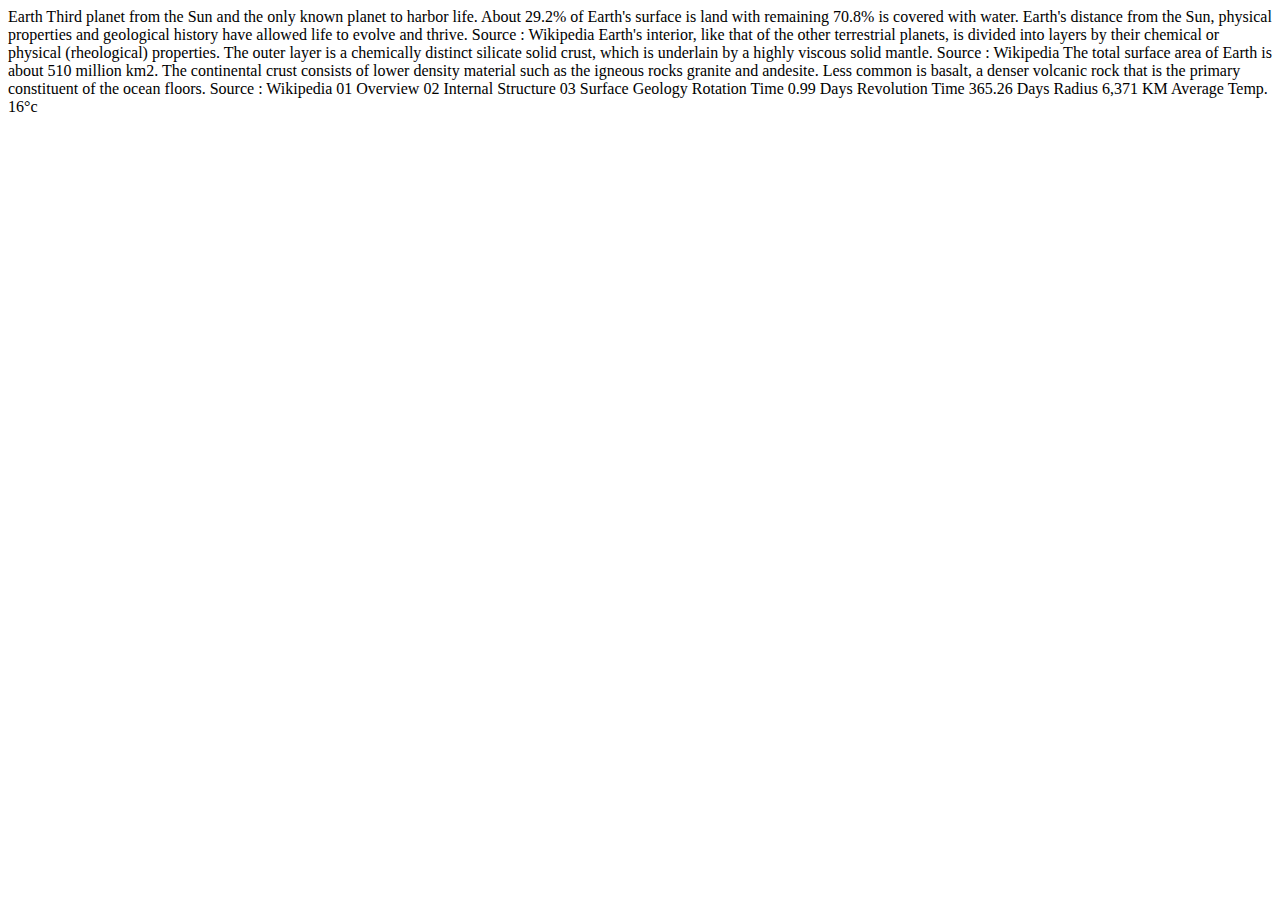
==== earth.html @ ed403b05 "init commit" ====
<!DOCTYPE html>
<html lang="en">
<head>
  <meta charset="UTF-8">
  <meta name="viewport" content="width=device-width, initial-scale=1.0">

  <link rel="icon" type="image/png" sizes="32x32" href="./assets/favicon-32x32.png">
  
  <title>Frontend Mentor | Planets fact site</title>
</head>
<body>
  Earth

  <!-- Overview Content Start -->

  Third planet from the Sun and the only known planet to harbor life. 
  About 29.2% of Earth's surface is land with remaining 70.8% is 
  covered with water. Earth's distance from the Sun, physical properties 
  and geological history have allowed life to evolve and thrive.

  Source : Wikipedia <!-- URL: https://en.wikipedia.org/wiki/Earth -->

  <!-- Overview Content End -->

  <!-- Internal Structure Content Start -->

  Earth's interior, like that of the other terrestrial planets, is divided 
  into layers by their chemical or physical (rheological) properties. The 
  outer layer is a chemically distinct silicate solid crust, which is 
  underlain by a highly viscous solid mantle.

  Source : Wikipedia <!-- URL: https://en.wikipedia.org/wiki/Earth#Internal_structure -->

  <!-- Internal Structure Content End -->

  <!-- Surface Geology Content Start -->

  The total surface area of Earth is about 510 million km2. The continental 
  crust consists of lower density material such as the igneous rocks granite 
  and andesite. Less common is basalt, a denser volcanic rock that is the 
  primary constituent of the ocean floors.

  Source : Wikipedia <!-- URL: https://en.wikipedia.org/wiki/Earth#Surface -->

  <!-- Surface Geology Content End -->

  01 Overview
  02 Internal Structure
  03 Surface Geology

  Rotation Time
  0.99 Days

  Revolution Time
  365.26 Days

  Radius
  6,371 KM

  Average Temp.
  16°c
</body>
</html>
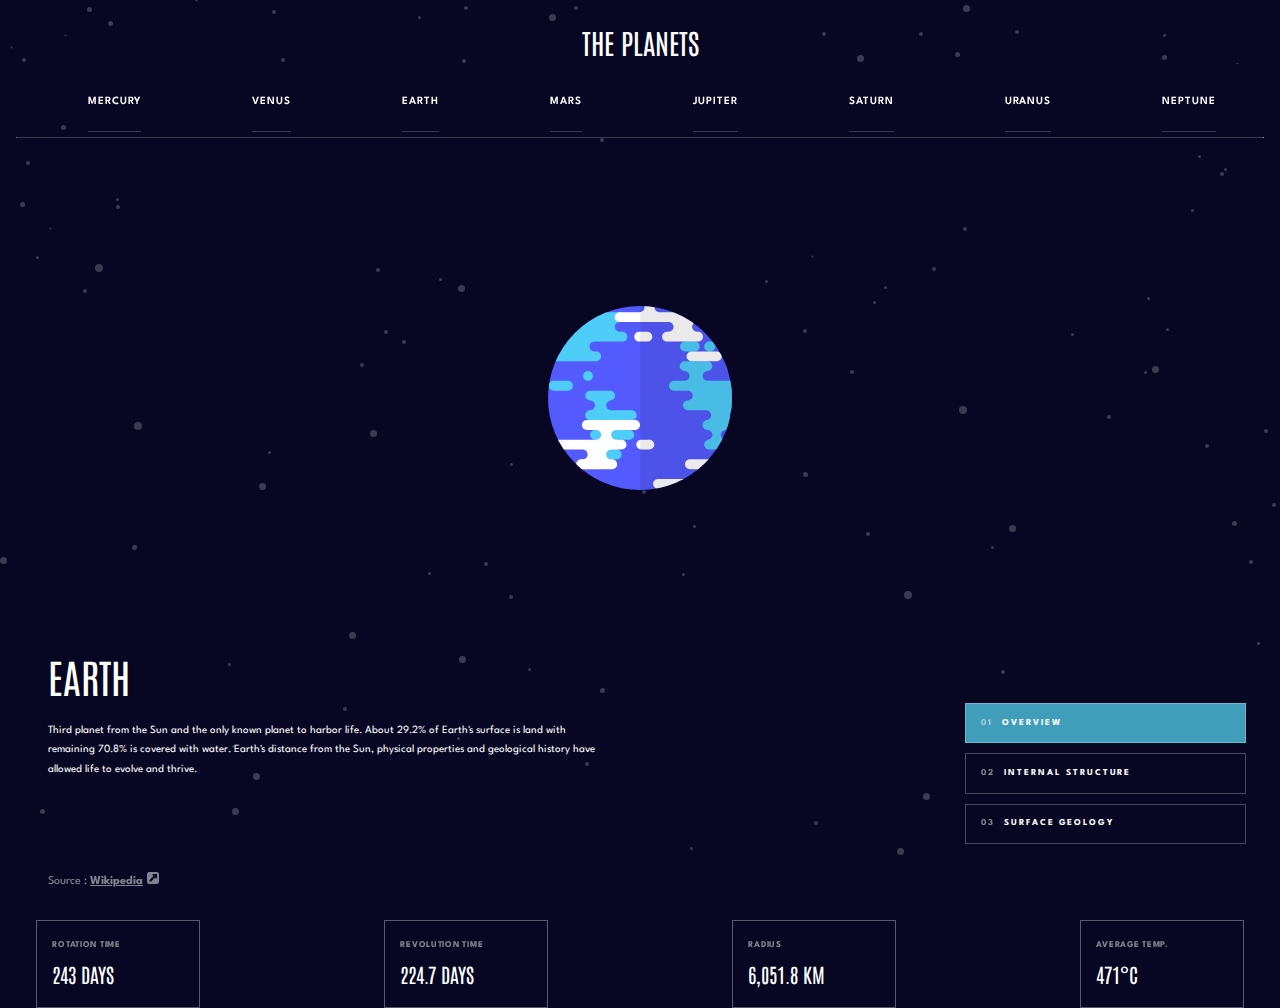
==== commit 51102ea7: "Add Earth!" ====
--- a/earth.html
+++ b/earth.html
@@ -1,63 +1,176 @@
 <!DOCTYPE html>
 <html lang="en">
+
 <head>
-  <meta charset="UTF-8">
-  <meta name="viewport" content="width=device-width, initial-scale=1.0">
+  <meta charset="utf-8">
+  <meta http-equiv="X-UA-Compatible" content="IE=edge">
+  <title></title>
+  <meta name="description" content="">
+  <meta name="viewport" content="width=device-width, initial-scale=1">
+  <link rel="preconnect" href="https://fonts.googleapis.com">
+  <link rel="preconnect" href="https://fonts.gstatic.com" crossorigin>
+  <link href="https://fonts.googleapis.com/css2?family=Antonio:wght@400;500&family=Spartan:wght@400;700&display=swap"
+    rel="stylesheet">
+  <link rel="stylesheet" href="index.css">
+</head>
 
-  <link rel="icon" type="image/png" sizes="32x32" href="./assets/favicon-32x32.png">
-  
-  <title>Frontend Mentor | Planets fact site</title>
-</head>
 <body>
-  Earth
+  <div class="container">
 
-  <!-- Overview Content Start -->
 
-  Third planet from the Sun and the only known planet to harbor life. 
-  About 29.2% of Earth's surface is land with remaining 70.8% is 
-  covered with water. Earth's distance from the Sun, physical properties 
-  and geological history have allowed life to evolve and thrive.
+    <div class="header">
+      <h2 class="logo">The Planets</h2>
+      <img src="./assets/icon-hamburger.svg" class="menu-btn">
+    </div>
 
-  Source : Wikipedia <!-- URL: https://en.wikipedia.org/wiki/Earth -->
+    <!-- <a href="#" class="test">TEST</a> -->
 
-  <!-- Overview Content End -->
+    <nav class="menu">
+      <ul>
 
-  <!-- Internal Structure Content Start -->
+        <li>
+          <a href="/" class="link mercury-link">
+            <span class="dot dot-mercury"></span>
+            <span class="link-text">mercury</span>
+            <img src="assets/icon-chevron.svg" class="chevron" alt="chevron">
+          </a>
+        </li>
+        <li>
+          <a href="/venus.html" class="link">
+            <span class="dot dot-venus"></span>
+            <span class="link-text">venus</span>
+            <img src="assets/icon-chevron.svg" class="chevron" alt="chevron">
+          </a>
+        </li>
+        <li>
+          <a href="/earth.html" class="link">
+            <span class="dot dot-earth"></span>
+            <span class="link-text">earth</span>
+            <img src="assets/icon-chevron.svg" class="chevron" alt="chevron">
+          </a>
+        </li>
+        <li>
+          <a href="/mars.html" class="link">
+            <span class="dot dot-mars"></span>
+            <span class="link-text">mars</span>
+            <img src="assets/icon-chevron.svg" class="chevron" alt="chevron">
+          </a>
+        </li>
+        <li>
+          <a href="/jupiter.html" class="link">
+            <span class="dot dot-jupiter"></span>
+            <span class="link-text">jupiter</span>
+            <img src="assets/icon-chevron.svg" class="chevron" alt="chevron">
+          </a>
+        </li>
+        <li>
+          <a href="/saturn.html" class="link">
+            <span class="dot dot-saturn"></span>
+            <span class="link-text">saturn</span>
+            <img src="assets/icon-chevron.svg" class="chevron" alt="chevron">
+          </a>
+        </li>
+        <li>
+          <a href="/uranus.html" class="link">
+            <span class="dot dot-uranus"></span>
+            <span class="link-text">uranus</span>
+            <img src="assets/icon-chevron.svg" class="chevron" alt="chevron">
+          </a>
+        </li>
+        <li>
+          <a href="/neptune.html" class="link">
+            <span class="dot dot-neptune"></span>
+            <span class="link-text">neptune</span>
+            <img src="assets/icon-chevron.svg" class="chevron" alt="chevron">
+          </a>
+        </li>
+      </ul>
+    </nav>
 
-  Earth's interior, like that of the other terrestrial planets, is divided 
-  into layers by their chemical or physical (rheological) properties. The 
-  outer layer is a chemically distinct silicate solid crust, which is 
-  underlain by a highly viscous solid mantle.
+    <section class="content">
 
-  Source : Wikipedia <!-- URL: https://en.wikipedia.org/wiki/Earth#Internal_structure -->
+      <!-- horizontal line -->
+      <hr class="hr1">
+      <div class="buttons btns-mobile">
+        <button class="overview ghost-button overview-mobile-btn">overview</button>
+        <button class="structure ghost-button structure-mobile-btn">structure</button>
+        <button class="surface ghost-button geology-mobile-btn">surface</button>
+      </div>
 
-  <!-- Internal Structure Content End -->
+      <!-- horizontal line -->
+      <hr class="hr2">
 
-  <!-- Surface Geology Content Start -->
+      <div class="flex-content-wrapper">
 
-  The total surface area of Earth is about 510 million km2. The continental 
-  crust consists of lower density material such as the igneous rocks granite 
-  and andesite. Less common is basalt, a denser volcanic rock that is the 
-  primary constituent of the ocean floors.
 
-  Source : Wikipedia <!-- URL: https://en.wikipedia.org/wiki/Earth#Surface -->
+        <img src="./assets/planet-earth.svg" alt="Mercury" class="planet-img flex-content-wrapper-item overview-img">
+        <img src="./assets/planet-earth-internal.svg" alt="Mercury"
+          class="planet-img flex-content-wrapper-item structure-img ">
+        <img src="./assets/geology-earth.png" alt="Mercury" class="geology-img flex-content-wrapper-item ">
 
-  <!-- Surface Geology Content End -->
+        <div class="content flex-content flex-content-wrapper-item">
+          <div class="flex-text flex-content-item">
+            <h1 class="flex-text-item">EARTH</h1>
+            <p class="flex-text-item overview-text">Third planet from the Sun and the only known planet to harbor life.
+              About 29.2% of Earth's surface is land with remaining 70.8% is covered with water. Earth's distance from
+              the Sun, physical properties and geological history have allowed life to evolve and thrive.</p>
+            <p class="flex-text-item structure-text">
+              Earth's interior, like that of the other terrestrial planets, is divided into layers by their chemical or
+              physical (rheological) properties. The outer layer is a chemically distinct silicate solid crust, which is
+              underlain by a highly viscous solid mantle.
+            </p>
+            <p class="flex-text-item geology-text">
+              The total surface area of Earth is about 510 million km2. The continental crust consists of lower density
+              material such as the igneous rocks granite and andesite. Less common is basalt, a denser volcanic rock
+              that is the primary constituent of the ocean floors.
+            </p>
+            <a href="https://en.wikipedia.org/wiki/Earth" class="source flex-text-item overview-link"><span
+                class="source-text">Source : </span>
+              <span class="wikipedia">Wikipedia</span>
+              <span><img src="./assets/icon-source.svg" alt="" class="icon-source"></span>
+            </a>
+            <a href="https://en.wikipedia.org/wiki/Earth#Internal_structure"
+              class="source flex-text-item structure-link"><span class="source-text">Source : </span>
+              <span class="wikipedia">Wikipedia</span>
+              <span><img src="./assets/icon-source.svg" alt="" class="icon-source"></span>
+            </a>
+            <a href="https://en.wikipedia.org/wiki/Earth#Geological_history"
+              class="source flex-text-item geology-link"><span class="source-text">Source : </span>
+              <span class="wikipedia">Wikipedia</span>
+              <span><img src="./assets/icon-source.svg" alt="" class="icon-source"></span>
+            </a>
+          </div>
+          <div class="buttons side-btns flex-content-item">
+            <button class="overview ghost-button side-btn-1">overview</button>
+            <button class="structure ghost-button side-btn-2"><span class="xtra-txt">internal</span>structure</button>
+            <button class=" surface ghost-button side-btn-3">surface <span class="xtra-txt">geology</span></button>
+          </div>
+        </div>
+      </div>
+    </section>
 
-  01 Overview
-  02 Internal Structure
-  03 Surface Geology
+    <section class="infotangle">
+      <div class="infotangle-container-flex">
+        <span class="infotangle-title">rotation time</span>
+        <span class="infotangle-content">243 days</span>
+      </div>
+      <div class="infotangle-container-flex">
+        <span class="infotangle-title">revolution time</span>
+        <span class="infotangle-content">224.7 days</span>
+      </div>
+      <div class="infotangle-container-flex">
+        <span class="infotangle-title">radius</span>
+        <span class="infotangle-content">6,051.8 km</span>
+      </div>
+      <div class="infotangle-container-flex">
+        <span class="infotangle-title">average temp.</span>
+        <span class="infotangle-content">471&deg;C</span>
+      </div>
+    </section>
 
-  Rotation Time
-  0.99 Days
+  </div> <!-- container div -->
 
-  Revolution Time
-  365.26 Days
+  <script src="index.js" async defer></script>
+</body>
 
-  Radius
-  6,371 KM
-
-  Average Temp.
-  16°c
-</body>
 </html>--- a/index.css
+++ b/index.css
@@ -0,0 +1,948 @@
+/* font-family: 'Antonio', sans-serif; */
+/* font-family: 'Spartan', sans-serif; */
+
+*,
+*:before,
+*:after {
+  box-sizing: border-box;
+}
+
+:root {
+  --white: #ffffff;
+  --black: #070724;
+  --grey: #38384f;
+  --lightgrey: #838391;
+  --skyblue: #419ebb;
+  --orange: #eda249;
+  --violet: #6f2ed6;
+  --red: #d83a34;
+  --burntorange: #cd5120;
+  --teal: #1ec2a4;
+  --bgc: red;
+  --transvalue: scaleX(1);
+}
+
+body {
+  background: #070724 url('./assets/background-stars.svg');
+  height: 100vh;
+  background-attachment: fixed;
+  /* stop scroll & remove scroll bar for mobile */
+  /* overflow: hidden; */
+}
+
+/* give p enough room to not jump with new text */
+p.flex-text-item {
+  height: 10em;
+}
+
+/* IMAGES */
+/* show - hide images */
+/* img.planet-img.structure-img,
+img.planet-img.geology-img {
+  display: none;
+} */
+
+.planet-img {
+  margin-top: 5.5375em;
+  margin-bottom: 5em;
+  width: 6.9375em;
+}
+
+.geology-img {
+  display: none;
+  width: 10.19em;
+  height: 12.43em;
+  margin-bottom: 1.95em;
+}
+
+.structure-img {
+  display: none;
+}
+
+/* .overview-btn {
+  background-color: red;
+} */
+
+/* show - hide content text */
+.structure-text,
+.geology-text {
+  display: none;
+}
+
+/* show - hide link type */
+.structure-link,
+.geology-link {
+  display: none;
+}
+
+.container {
+  margin: 1em 1.5em 1em 1.5em;
+  /* ??? */
+  height: calc(100% 2em);
+}
+
+/* hr {
+  margin-left: -2em;
+  margin-right: -2em;
+  margin-top: 0;
+  color: rgba(131, 131, 145, 0.4);
+  color: yellowgreen;
+} */
+
+/* TODO : .hr1 & .hr2 are the same.  Consolidate. */
+.hr1 {
+  margin-left: -2em;
+  margin-right: -2em;
+  margin-top: -0.35em;
+  border-top: 1px solid rgba(131, 131, 145, 0.4);
+  border-bottom: none;
+  z-index: 999;
+}
+
+.hr2 {
+  /* background-color: red; */
+  margin-left: -2em;
+  margin-right: -2em;
+  margin-top: -0.35em;
+  border-top: 1px solid rgba(131, 131, 145, 0.4);
+  border-bottom: none;
+  z-index: 999;
+}
+
+.header {
+  height: 2.8em;
+  display: flex;
+  margin-bottom: 0.5em;
+  justify-content: space-between;
+}
+
+.logo {
+  /* background-color: green; */
+  margin-top: 0;
+  padding: 0;
+}
+
+/* hide the menu */
+/* .menu {
+  display: none;
+} */
+
+.menu-btn {
+  margin-top: 0.7em;
+  width: 1.5em;
+  height: 1.0625em;
+  cursor: pointer;
+  opacity: 1;
+}
+
+.link {
+  margin-right: 1.7em;
+}
+
+/* button.overview:focus {
+  background-color: red;
+} */
+
+/* menu nav */
+
+nav ul {
+  display: block;
+  margin-left: -0.5em;
+  margin-top: -1.5em;
+  /* list is to the right.  bring it left. not sure why it went right.  this is my hack */
+  /* margin-left: -2em; */
+  top: 4.5em;
+  left: 0;
+  width: 100%;
+  background-color: var(--black);
+  height: 100vh;
+  position: fixed;
+  list-style-type: none;
+  transform: translateX(100%);
+  transition: transform 0.3s;
+}
+
+.menu ul:first-child {
+  margin-top: -0.5em;
+  padding-top: 1em;
+  border-top: 1px solid rgba(131, 131, 145, 0.4);
+}
+
+nav a {
+  margin: 0.3em 0 0.3em 0;
+  display: flex;
+  justify-content: space-between;
+  align-items: center;
+  height: 4.0625em;
+  /* last param of rgba is opacity */
+  border-bottom: 1px solid rgba(131, 131, 145, 0.4);
+  color: var(--white);
+  text-decoration: none;
+  font-family: 'Spartan', sans-serif;
+  font-weight: 600;
+  font-size: 0.9375rem;
+  letter-spacing: 1.36364px;
+  /* line-height: 25px; */
+  text-transform: uppercase;
+}
+
+/* ul:last-child li:last-child a {
+  border-bottom: none;
+} */
+
+.link-text {
+  margin-top: 0.25em;
+  margin-left: 2em;
+  /* dot and chevron are flex-grow:0 
+  & this is flex-grow: 1 so I guess it takes
+  up all remaining spece? */
+  flex-grow: 1;
+}
+
+.dot {
+  content: '';
+  margin: 0;
+  height: 20px;
+  width: 20px;
+  border-radius: 50%;
+  display: inline-block;
+}
+
+.dot-mercury {
+  background-color: var(--white);
+}
+.dot-venus {
+  background-color: #f7cc7f;
+}
+.dot-earth {
+  background-color: #545bfe;
+}
+.dot-mars {
+  background-color: #ff6a45;
+}
+.dot-jupiter {
+  background-color: #ecad7a;
+}
+.dot-saturn {
+  background-color: #fccb6b;
+}
+.dot-uranus {
+  background-color: #65f0d5;
+}
+.dot-neptune {
+  background-color: #497efa;
+}
+
+.menu-text {
+  display: inline;
+}
+
+.chevron {
+  display: inline-block;
+  /* margin: 0 1.5em 0 0; */
+  width: 0.4em;
+  height: 0.58em;
+  cursor: pointer;
+}
+
+/* buttons */
+
+.buttons {
+  display: flex;
+  justify-content: space-between;
+  margin-top: -0.3em;
+  margin-left: 0.25em;
+  margin-right: 0.25em;
+  margin-bottom: -0.1em;
+}
+
+/* rename button? */
+.ghost-button {
+  color: var(--white);
+  border: 4px solid rgba(0, 0, 0, 0);
+  display: inline-block;
+  margin: 1.25em 0 0 0;
+  font-size: 0.5625rem;
+  font-family: spartan;
+  font-weight: 700;
+  letter-spacing: 1.92857px;
+  text-transform: uppercase;
+  background-color: rgba(0, 0, 0, 0);
+  opacity: 0.5;
+}
+
+.ghost-button:after {
+  display: block;
+  content: '';
+  padding: 0.75em;
+  margin: 0;
+  border-bottom: solid 3px var(--skyblue);
+  transform: scaleX(0);
+  transition: transform 250ms ease-in-out;
+}
+
+.ghost-button:hover:after {
+  transform: scaleX(1);
+}
+
+/* .ghost-button:default:after {
+  transform: scaleX(1);
+} */
+
+/* .ghost-button:hover:after {
+  transform: scaleX(1);
+} */
+
+.ghost-button:hover {
+  opacity: 1;
+}
+
+.myelement:after {
+  transform: var(--transvalue);
+}
+
+/* .ghost-button:focus:after {
+  transform: scaleX(1);
+} */
+
+/* .planet-img {
+  width: 6.9375em;
+} */
+
+h1 {
+  color: var(--white);
+  font-weight: 400;
+  font-family: 'Antonio', sans-serif;
+  font-size: 2.5rem;
+  text-transform: uppercase;
+}
+
+/* h2 not inline with figma.  ok. */
+h2 {
+  color: var(--white);
+  font-weight: 400;
+  font-family: 'Antonio', sans-serif;
+  font-size: 1.75rem;
+  text-transform: uppercase;
+}
+
+p {
+  color: var(--white);
+  font-weight: 400;
+  font-family: 'Spartan', sans-serif;
+  font-size: 0.6875rem;
+  /* text-transform: uppercase; */
+  line-height: 179%;
+  text-align: center;
+}
+
+/* section.content */
+
+.content {
+  display: flex;
+  flex-direction: column;
+}
+
+.content .flex-item {
+  align-self: center;
+}
+
+.flex-content {
+  display: flex;
+}
+
+.flex-text {
+  display: flex;
+  flex-direction: column;
+  align-items: center;
+}
+
+.side-btns {
+  display: none;
+}
+
+.content h1 {
+  margin: 0 0 0.2em 0;
+}
+
+.content p {
+  margin-bottom: 2.5em;
+}
+
+/* removes the underline from the link text  */
+.source {
+  text-decoration: none;
+  margin-bottom: 0.75em;
+}
+
+/* kept  */
+.source-text {
+  color: var(--white);
+  font-size: 0.75rem;
+  font-weight: 400;
+  font-family: spartan;
+  opacity: 0.5;
+}
+
+.wikipedia {
+  color: var(--white);
+  font-size: 0.75rem;
+  font-weight: 700;
+  font-family: spartan;
+  opacity: 0.5;
+  text-decoration: underline;
+}
+
+.infotangle:last-child {
+  margin-bottom: 2.5em;
+}
+
+.infotangle-container-flex {
+  margin-top: 1.25em;
+  margin-bottom: -0.6em;
+  margin-left: -0.75em;
+  margin-right: -0.75em;
+  display: flex;
+  justify-content: space-between;
+  border: 1px solid #ffffff55;
+  text-transform: uppercase;
+  height: 3.25em;
+}
+
+.infotangle-title {
+  margin-left: 2.25em;
+  margin-top: 2.25em;
+  color: var(--white);
+  font-size: 0.55rem;
+  font-weight: 700;
+  font-family: spartan;
+  letter-spacing: 0.727273px;
+  opacity: 0.5;
+}
+
+/* made it a span because styles were not being applied with a <p>  Global Style??? */
+.infotangle-content {
+  margin-top: 0.5em;
+  margin-right: 1.5em;
+  color: var(--white);
+  font-size: 1.25rem;
+  font-weight: 400;
+  font-family: Antonio;
+  /* letter-spacing: 0.75px; */
+}
+
+/* this should go with content stuff */
+
+/* TD this has affected mobile & desktop now.  */
+
+.flex-content-wrapper {
+  display: flex;
+  flex-direction: column;
+  justify-content: center;
+}
+
+.planet-img.flex-content-wrapper-item,
+.geology-img.flex-content-wrapper-item {
+  margin-left: auto;
+  margin-right: auto;
+}
+
+/* mobile - overlap geology image over planet image */
+.geology-img.flex-content-wrapper-item {
+  margin-top: -6.6em;
+  width: 60px;
+  height: 73.25px;
+}
+
+/* TABLETTABLETTABLETTABLETTABLETTABLETTABLETTABLETTABLETTABLETTABLETTABLETTABLETTABLETTABLETTABLETTABLETTABLETTABLETTABLET */
+/* TABLETTABLETTABLETTABLETTABLETTABLETTABLETTABLETTABLETTABLETTABLETTABLETTABLETTABLETTABLETTABLETTABLETTABLETTABLETTABLET */
+/* TABLETTABLETTABLETTABLETTABLETTABLETTABLETTABLETTABLETTABLETTABLETTABLETTABLETTABLETTABLETTABLETTABLETTABLETTABLETTABLET */
+/* TABLETTABLETTABLETTABLETTABLETTABLETTABLETTABLETTABLETTABLETTABLETTABLETTABLETTABLETTABLETTABLETTABLETTABLETTABLETTABLET */
+/* TABLETTABLETTABLETTABLETTABLETTABLETTABLETTABLETTABLETTABLETTABLETTABLETTABLETTABLETTABLETTABLETTABLETTABLETTABLETTABLET */
+/* TABLETTABLETTABLETTABLETTABLETTABLETTABLETTABLETTABLETTABLETTABLETTABLETTABLETTABLETTABLETTABLETTABLETTABLETTABLETTABLET */
+
+/* tablet */
+@media only screen and (min-width: 768px) {
+  /* remove scroll */
+  body {
+    /* overflow: hidden; */
+    margin: 1.5em;
+  }
+
+  .header {
+    justify-content: center;
+    margin-top: 1.5em;
+  }
+
+  /* give p enough room to not jump with new text */
+  p.flex-text-item {
+    height: 10em;
+  }
+
+  /* tablet - overlap geology image over planet image */
+  .geology-img.flex-content-wrapper-item {
+    margin-top: -12.6em;
+    margin-bottom: 4.3em;
+    width: 110px;
+    height: 134.29px;
+  }
+
+  .planet-img {
+    margin-top: 10em;
+    margin-bottom: 10em;
+    width: 11.5em;
+  }
+
+  .source {
+    margin-top: 0.75em;
+  }
+
+  .btns-mobile {
+    display: none;
+  }
+
+  .hr1 {
+    display: none;
+  }
+
+  .hr2 {
+    margin-top: 3.75em;
+  }
+
+  .dot {
+    display: none;
+  }
+
+  .chevron {
+    display: none;
+  }
+
+  .menu ul:first-child {
+    /* margin-top: -0.5em; */
+    /* padding-top: 1em; */
+    border-top: none;
+  }
+
+  nav ul {
+    display: flex;
+    justify-content: space-around;
+    transform: translateY(0);
+    height: 2em;
+    /* overflow: scroll; */
+  }
+
+  nav ul li {
+    margin-top: -0.55em;
+  }
+
+  /* nav ul li a {
+    border: none;
+  } */
+
+  li {
+    all: initial;
+    display: inline-block;
+    /* background-color: red; */
+  }
+
+  a.link {
+    padding: 0;
+    margin: 0;
+  }
+
+  li:after {
+    display: block;
+    content: '';
+    position: relative;
+    margin: 0;
+    border-bottom: solid 3px var(--skyblue);
+    transform: scaleX(0);
+    transition: transform 250ms ease-in-out;
+  }
+
+  li:hover:after {
+    transform: scaleX(1);
+  }
+
+  li:hover {
+    opacity: 1;
+  }
+
+  .link-text {
+    margin: 0;
+    font-size: 0.6875rem;
+    letter-spacing: 1px;
+  }
+
+  .side-btns {
+    display: flex;
+    flex-direction: column;
+    justify-content: center;
+    align-items: flex-end;
+    margin-right: -1.2em;
+  }
+
+  .side-btn-1,
+  .side-btn-2,
+  .side-btn-3 {
+    color: var(--white);
+    border: 1px solid rgba(255, 255, 255, 0.25);
+    display: inline-block;
+    font-size: 0.5625rem;
+    font-family: spartan;
+    font-weight: 700;
+    letter-spacing: 1.92857px;
+    text-transform: uppercase;
+    /* background-color: rgba(0, 0, 0, 0); */
+    opacity: 1;
+    width: 281px;
+    height: 4.5em;
+    padding-top: 1.65em;
+    text-align: start;
+    margin: 0.55em;
+  }
+
+  .side-btn-1:hover,
+  .side-btn-2:hover,
+  .side-btn-3:hover {
+    background-color: rgba(131, 131, 145, 0.4);
+  }
+
+  .myBackGroundColor {
+    background-color: var(--skyblue);
+  }
+
+  .mySelectedBackGroundColor {
+    background-color: rgba(131, 131, 145, 0.4);
+  }
+
+  .side-btn-2:focus,
+  .side-btn-3:focus {
+    background-color: var(--skyblue);
+  }
+
+  .side-btn-1::before {
+    content: '01';
+    margin: 1em;
+    opacity: 0.5;
+  }
+
+  .side-btn-2::before {
+    content: '02';
+    margin: 1em;
+    opacity: 0.5;
+  }
+
+  .side-btn-3::before {
+    content: '03';
+    margin: 1em;
+    opacity: 0.5;
+  }
+
+  .menu-btn {
+    display: none;
+  }
+
+  .ghost-button:hover:after {
+    transform: scaleX(0);
+  }
+
+  .xtra-txt {
+    padding-right: 0.6em;
+  }
+
+  .flex-content {
+    justify-content: space-between;
+  }
+
+  .flex-content-item {
+    /* give both flex-content-items the same size */
+    flex-basis: 100%;
+  }
+
+  p.flex-text-item {
+    text-align: left;
+  }
+
+  .flex-text {
+    display: flex;
+    flex-direction: column;
+    align-items: flex-start;
+  }
+
+  .infotangle {
+    display: flex;
+    flex-direction: row;
+    justify-content: space-between;
+  }
+
+  .infotangle-container-flex {
+    height: 5.5em;
+    width: 10.25em;
+  }
+
+  /* make the infotangle content into a flex column */
+  .infotangle-container-flex {
+    display: flex;
+    flex-direction: column;
+  }
+
+  .infotangle-title {
+    margin-left: 1.75em;
+  }
+
+  .infotangle-content {
+    margin-left: 0.75em;
+    margin-bottom: 1em;
+  }
+
+  div.flex-content {
+    /* background-color: blue; */
+    flex-direction: row;
+  }
+
+  div.flex-text.flex-content-item {
+    /* background-color: red; */
+    margin-right: 5.2em;
+  }
+  div.flex-content-item {
+    /* background-color: green; */
+    width: 20em;
+  }
+}
+
+/* DESKTOPDESKTOPDESKTOPDESKTOPDESKTOPDESKTOPDESKTOPDESKTOPDESKTOPDESKTOPDESKTOPDESKTOPDESKTOPDESKTOPDESKTOPDESKTOP */
+/* DESKTOPDESKTOPDESKTOPDESKTOPDESKTOPDESKTOPDESKTOPDESKTOPDESKTOPDESKTOPDESKTOPDESKTOPDESKTOPDESKTOPDESKTOPDESKTOP */
+/* DESKTOPDESKTOPDESKTOPDESKTOPDESKTOPDESKTOPDESKTOPDESKTOPDESKTOPDESKTOPDESKTOPDESKTOPDESKTOPDESKTOPDESKTOPDESKTOP */
+/* DESKTOPDESKTOPDESKTOPDESKTOPDESKTOPDESKTOPDESKTOPDESKTOPDESKTOPDESKTOPDESKTOPDESKTOPDESKTOPDESKTOPDESKTOPDESKTOP */
+/* DESKTOPDESKTOPDESKTOPDESKTOPDESKTOPDESKTOPDESKTOPDESKTOPDESKTOPDESKTOPDESKTOPDESKTOPDESKTOPDESKTOPDESKTOPDESKTOP */
+/* DESKTOPDESKTOPDESKTOPDESKTOPDESKTOPDESKTOPDESKTOPDESKTOPDESKTOPDESKTOPDESKTOPDESKTOPDESKTOPDESKTOPDESKTOPDESKTOP */
+
+/* desktop */
+@media only screen and (min-width: 1440px) {
+  /* bring back the scroll */
+  body {
+    overflow: visible;
+  }
+
+  .container {
+    position: relative;
+  }
+
+  .header {
+    height: 3.38em;
+    display: flex;
+    margin: 0;
+    justify-content: space-between;
+    width: 10em;
+  }
+
+  .hr2 {
+    margin-top: -0.65em;
+    margin-right: -5em;
+    margin-left: -5em;
+  }
+
+  .logo {
+    /* background-color: red; */
+    margin-top: -0.25em;
+    /* margin-bottom: -1em; */
+  }
+
+  /* desktop - overlap geology image over planet image */
+  .geology-img.flex-content-wrapper-item {
+    position: absolute;
+    top: 700px;
+    left: 365px;
+    /* background-color: blue; */
+    margin-top: -16.5em;
+    width: 163px;
+    height: 199px;
+  }
+
+  .planet-img {
+    position: absolute;
+    /* margin-top: 10em;
+    margin-bottom: 10em; */
+    width: 18.125em;
+    left: 300px;
+  }
+
+  /* section content */
+  div.flex-content {
+    display: flex;
+    /* background-color: red; */
+    flex-direction: column;
+    width: fit-content;
+    position: absolute;
+    margin-right: 5.2em;
+    top: 200px;
+    right: -20px;
+  }
+
+  div.flex-text.flex-content-item {
+    /* background-color: red; */
+    margin: 0;
+  }
+
+  .side-btn-1,
+  .side-btn-2,
+  .side-btn-3 {
+    /* background-color: orange; */
+    width: 100%;
+  }
+
+  .side-btn-1:hover,
+  .side-btn-2:hover,
+  .side-btn-3:hover {
+    background-color: rgba(131, 131, 145, 0.4);
+    border: black;
+  }
+
+  /* .side-btn-1 {
+    background-color: var(--skyblue);
+  } */
+
+  .myBackGroundColor {
+    background-color: var(--skyblue);
+  }
+
+  .mySelectedBackGroundColor {
+    background-color: rgba(131, 131, 145, 0.4);
+  }
+
+  .side-btn-2:focus,
+  .side-btn-3:focus {
+    background-color: var(--skyblue);
+  }
+
+  /* note : the nav - we are using .menu and nav ul.  Why?  and how do they behave differently? */
+
+  /* nav,
+  nav ul,
+  nav li,
+  a.link {
+    all: initial;
+  } */
+
+  .menu ul:first-child {
+    all: initial;
+  }
+
+  nav {
+    position: absolute;
+    top: -15px;
+    right: 0;
+  }
+
+  a.link {
+    /* margin: 0em 1em 1em 1em; */
+    margin: 0.25em 1em 1em 1em;
+    border-bottom: none;
+  }
+
+  li:after {
+    display: none;
+  }
+
+  li:before {
+    display: block;
+    content: '';
+    position: relative;
+    margin: 0;
+    border-bottom: solid 3px var(--skyblue);
+    /* border-top: solid 3px orange; */
+    transform: scaleX(0);
+    transition: transform 250ms ease-in-out;
+  }
+
+  li:hover:before {
+    transform: scaleX(1);
+  }
+
+  li:hover {
+    opacity: 1;
+  }
+
+  /* remove smaller screen styles */
+  .flex-content-wrapper {
+    all: unset;
+  }
+
+  .source {
+    margin-top: -0.75em;
+  }
+
+  .buttons {
+    margin-top: 0.25em;
+    margin-left: -0.25em;
+  }
+
+  .content h1 {
+    font-size: 5rem;
+  }
+
+  .infotangle {
+    position: absolute;
+    /* why does bottom not work? */
+    /* bottom: 0px; */
+    top: 700px;
+    margin-left: 5em;
+    width: 90%;
+    justify-content: space-around;
+  }
+
+  .infotangle-container-flex {
+    margin-top: 1.25em;
+    margin-bottom: -0.6em;
+    margin-left: -0.75em;
+    margin-right: -0.75em;
+    display: flex;
+    justify-content: space-between;
+    border: 1px solid #ffffff55;
+    text-transform: uppercase;
+    height: 5.25em;
+  }
+
+  .infotangle-title {
+    margin-left: 1.75em;
+    margin-top: 2.25em;
+    color: var(--white);
+    font-size: 0.55rem;
+    font-weight: 700;
+    font-family: spartan;
+    letter-spacing: 0.727273px;
+    opacity: 0.5;
+  }
+
+  /* made it a span because styles were not being applied with a <p>  Global Style??? */
+  .infotangle-content {
+    margin-top: 0.5em;
+    margin-right: 1.5em;
+    color: var(--white);
+    font-size: 1.25rem;
+    font-weight: 400;
+    font-family: Antonio;
+    /* letter-spacing: 0.75px; */
+  }
+
+  .infotangle-container-flex {
+    position: relative;
+    width: 255px;
+    height: 128px;
+  }
+
+  .infotangle-title {
+    position: absolute;
+    font-size: 0.6875em;
+    top: 0px;
+    left: 7px;
+  }
+
+  .infotangle-content {
+    position: absolute;
+    font-size: 2.5rem;
+    top: 35px;
+    left: -5px;
+  }
+}
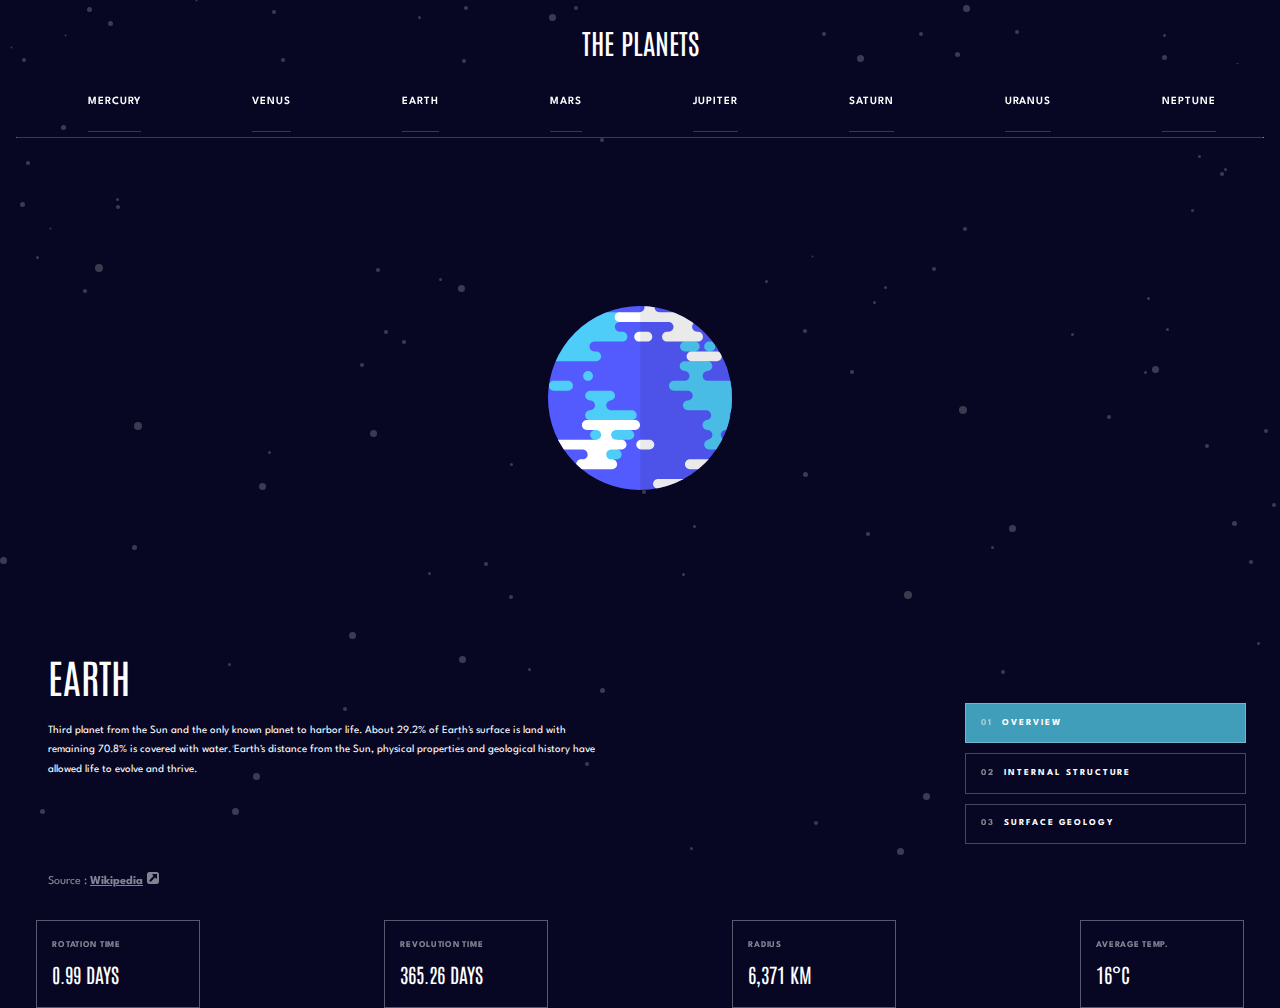
==== commit fa65afb4: "add earth some more!" ====
--- a/earth.html
+++ b/earth.html
@@ -152,19 +152,19 @@
     <section class="infotangle">
       <div class="infotangle-container-flex">
         <span class="infotangle-title">rotation time</span>
-        <span class="infotangle-content">243 days</span>
+        <span class="infotangle-content">0.99 days</span>
       </div>
       <div class="infotangle-container-flex">
         <span class="infotangle-title">revolution time</span>
-        <span class="infotangle-content">224.7 days</span>
+        <span class="infotangle-content">365.26 days</span>
       </div>
       <div class="infotangle-container-flex">
         <span class="infotangle-title">radius</span>
-        <span class="infotangle-content">6,051.8 km</span>
+        <span class="infotangle-content">6,371 km</span>
       </div>
       <div class="infotangle-container-flex">
         <span class="infotangle-title">average temp.</span>
-        <span class="infotangle-content">471&deg;C</span>
+        <span class="infotangle-content">16&deg;C</span>
       </div>
     </section>
 
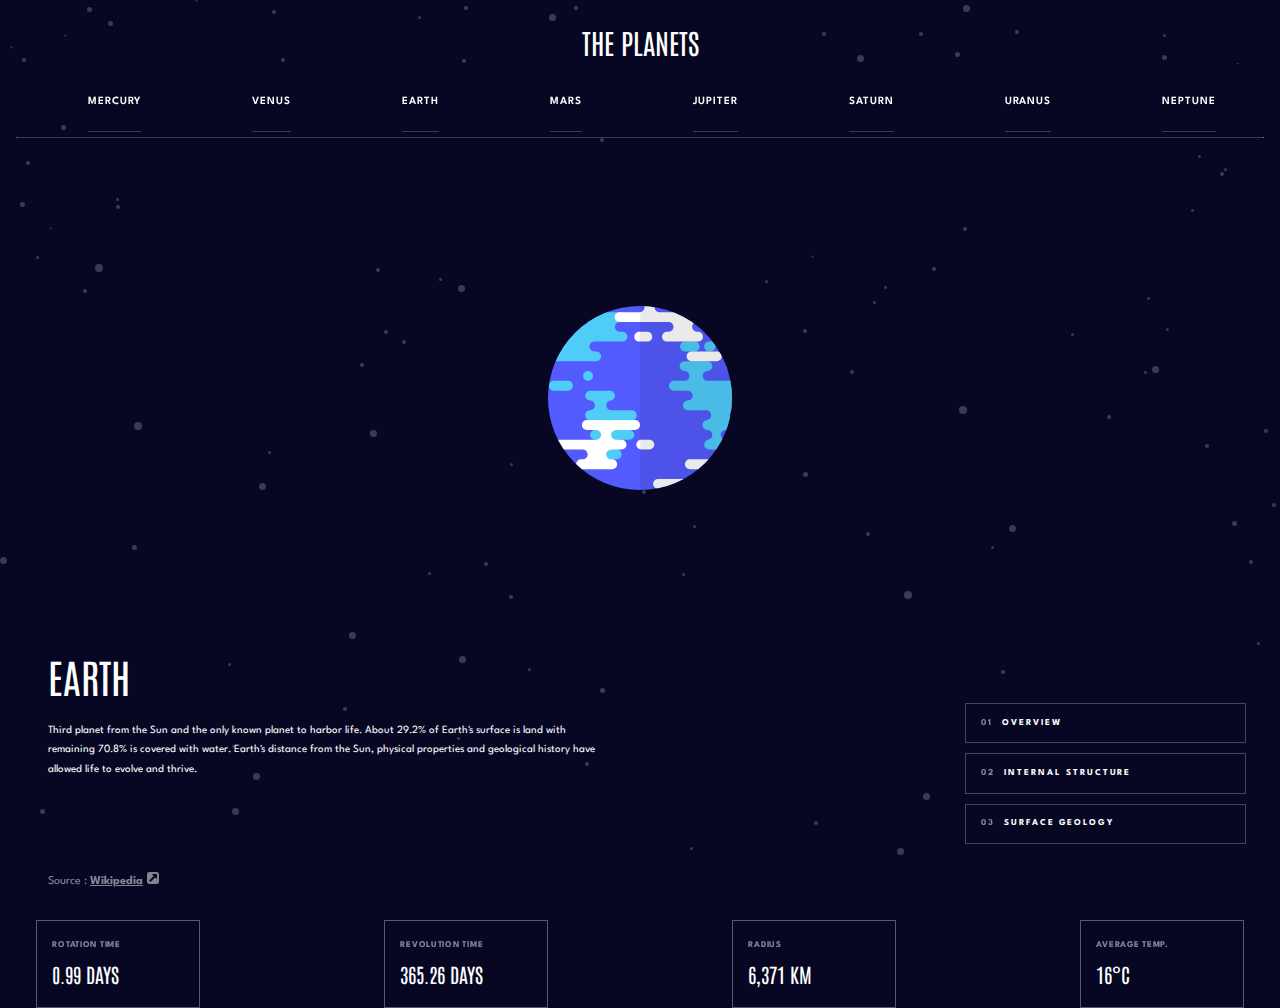
==== commit d9110935: "Attempt desktop button color for each planet" ====
--- a/earth.html
+++ b/earth.html
@@ -35,49 +35,49 @@
             <img src="assets/icon-chevron.svg" class="chevron" alt="chevron">
           </a>
         </li>
-        <li>
-          <a href="/venus.html" class="link">
+        <li id="venus-link">
+          <a href="/venus.html" class="link ">
             <span class="dot dot-venus"></span>
             <span class="link-text">venus</span>
             <img src="assets/icon-chevron.svg" class="chevron" alt="chevron">
           </a>
         </li>
-        <li>
+        <li id="earth-link">
           <a href="/earth.html" class="link">
             <span class="dot dot-earth"></span>
             <span class="link-text">earth</span>
             <img src="assets/icon-chevron.svg" class="chevron" alt="chevron">
           </a>
         </li>
-        <li>
+        <li id="mars-link">
           <a href="/mars.html" class="link">
             <span class="dot dot-mars"></span>
             <span class="link-text">mars</span>
             <img src="assets/icon-chevron.svg" class="chevron" alt="chevron">
           </a>
         </li>
-        <li>
+        <li id="jupiter-link">
           <a href="/jupiter.html" class="link">
             <span class="dot dot-jupiter"></span>
             <span class="link-text">jupiter</span>
             <img src="assets/icon-chevron.svg" class="chevron" alt="chevron">
           </a>
         </li>
-        <li>
+        <li id="saturn-link">
           <a href="/saturn.html" class="link">
             <span class="dot dot-saturn"></span>
             <span class="link-text">saturn</span>
             <img src="assets/icon-chevron.svg" class="chevron" alt="chevron">
           </a>
         </li>
-        <li>
+        <li id="uranus-link">
           <a href="/uranus.html" class="link">
             <span class="dot dot-uranus"></span>
             <span class="link-text">uranus</span>
             <img src="assets/icon-chevron.svg" class="chevron" alt="chevron">
           </a>
         </li>
-        <li>
+        <li id="neptune-link">
           <a href="/neptune.html" class="link">
             <span class="dot dot-neptune"></span>
             <span class="link-text">neptune</span>
@@ -141,9 +141,11 @@
             </a>
           </div>
           <div class="buttons side-btns flex-content-item">
-            <button class="overview ghost-button side-btn-1">overview</button>
-            <button class="structure ghost-button side-btn-2"><span class="xtra-txt">internal</span>structure</button>
-            <button class=" surface ghost-button side-btn-3">surface <span class="xtra-txt">geology</span></button>
+            <button class="overview ghost-button side-btn-1 side-btn-1-earth">overview</button>
+            <button class="structure ghost-button side-btn-2 side-btn-2-earth"><span
+                class="xtra-txt">internal</span>structure</button>
+            <button class=" surface ghost-button side-btn-3 side-btn-3-earth">surface <span
+                class="xtra-txt">geology</span></button>
           </div>
         </div>
       </div>
--- a/index.css
+++ b/index.css
@@ -19,6 +19,13 @@
   --burntorange: #cd5120;
   --teal: #1ec2a4;
   --bgc: red;
+  --earth: #6d2ed5;
+  --mars: #d14c32;
+  --jupiter: #d83a34;
+  --saturn: #cd5120;
+  --uranus: #1ec1a2;
+  --neptune: #2d68f0;
+
   --transvalue: scaleX(1);
 }
 
@@ -608,17 +615,17 @@
     background-color: rgba(131, 131, 145, 0.4);
   }
 
-  .myBackGroundColor {
+  .mercuryBackGroundColor {
     background-color: var(--skyblue);
   }
 
-  .mySelectedBackGroundColor {
+  .mercurySelectedBackGroundColor {
     background-color: rgba(131, 131, 145, 0.4);
   }
 
   .side-btn-2:focus,
   .side-btn-3:focus {
-    background-color: var(--skyblue);
+    background-color: var(--orange);
   }
 
   .side-btn-1::before {
@@ -792,6 +799,7 @@
     width: 100%;
   }
 
+  /* button color when hovered */
   .side-btn-1:hover,
   .side-btn-2:hover,
   .side-btn-3:hover {
@@ -803,17 +811,39 @@
     background-color: var(--skyblue);
   } */
 
-  .myBackGroundColor {
+  /* Need this? */
+  .mercurySelectedBackGroundColor {
+    background-color: rgba(131, 131, 145, 0.4);
+  }
+
+  .side-btn-1-earth {
+    background-color: var(--earth);
+  }
+
+  /* button color when selected */
+  .mercuryBackGroundColor {
     background-color: var(--skyblue);
   }
 
-  .mySelectedBackGroundColor {
-    background-color: rgba(131, 131, 145, 0.4);
-  }
-
-  .side-btn-2:focus,
-  .side-btn-3:focus {
+  .earthBackGroundColor {
+    background-color: var(--earth);
+  }
+
+  /* button color when focused */
+  .side-btn-2-mercury:focus,
+  .side-btn-3-mercury:focus {
     background-color: var(--skyblue);
+  }
+
+  /* button color when selected */
+  /* .earthBackGroundColor {
+    background-color: var(--earth);
+  } */
+
+  /* button color when focused */
+  .side-btn-2-earth:focus,
+  .side-btn-3-earth:focus {
+    background-color: var(--earth);
   }
 
   /* note : the nav - we are using .menu and nav ul.  Why?  and how do they behave differently? */
@@ -862,6 +892,35 @@
 
   li:hover {
     opacity: 1;
+  }
+
+  /* note : using id as class selector not working - specificity issue?  */
+  #venus-link:before {
+    border-bottom: solid 3px var(--orange);
+  }
+
+  #earth-link:before {
+    border-bottom: solid 3px var(--earth);
+  }
+
+  #mars-link:before {
+    border-bottom: solid 3px var(--mars);
+  }
+
+  #jupiter-link:before {
+    border-bottom: solid 3px var(--jupiter);
+  }
+
+  #saturn-link:before {
+    border-bottom: solid 3px var(--saturn);
+  }
+
+  #uranus-link:before {
+    border-bottom: solid 3px var(--uranus);
+  }
+
+  #neptune-link:before {
+    border-bottom: solid 3px var(--neptune);
   }
 
   /* remove smaller screen styles */
@@ -918,7 +977,7 @@
   /* made it a span because styles were not being applied with a <p>  Global Style??? */
   .infotangle-content {
     margin-top: 0.5em;
-    margin-right: 1.5em;
+    margin-right: 1em;
     color: var(--white);
     font-size: 1.25rem;
     font-weight: 400;
